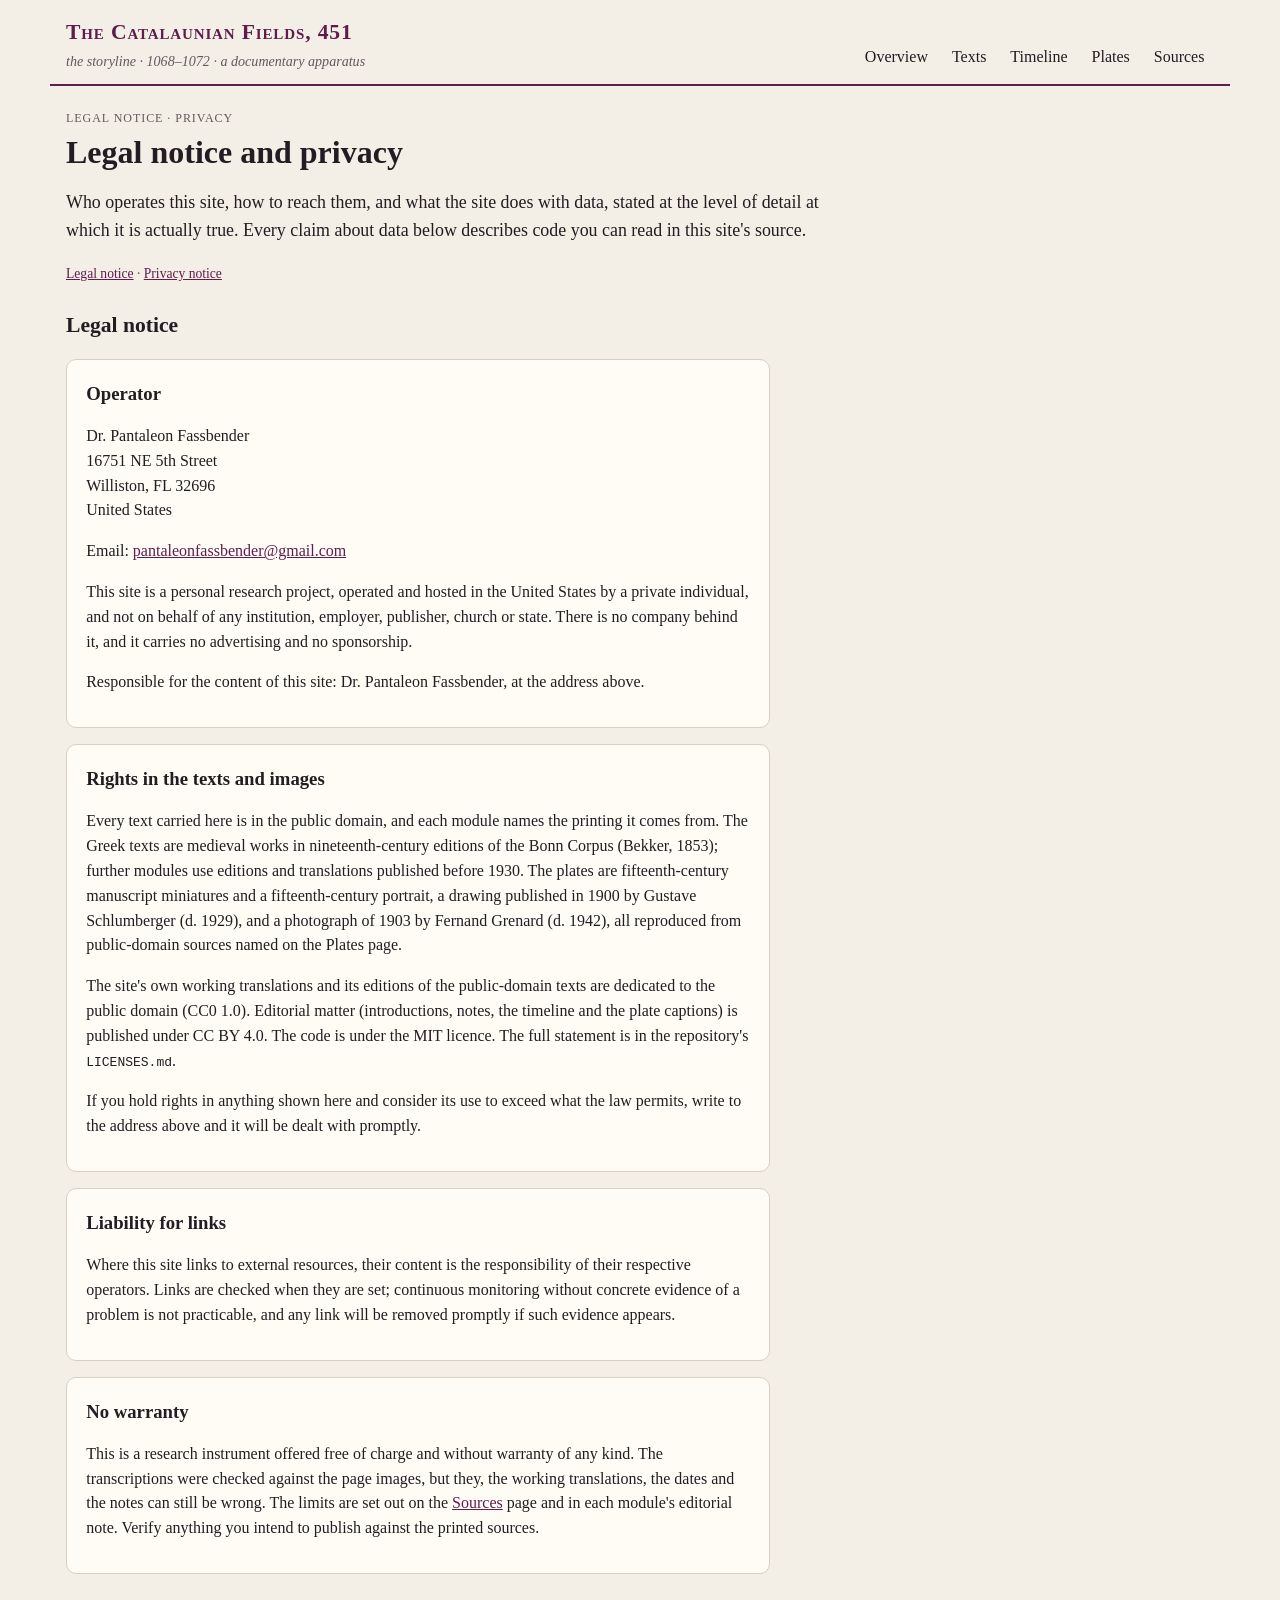
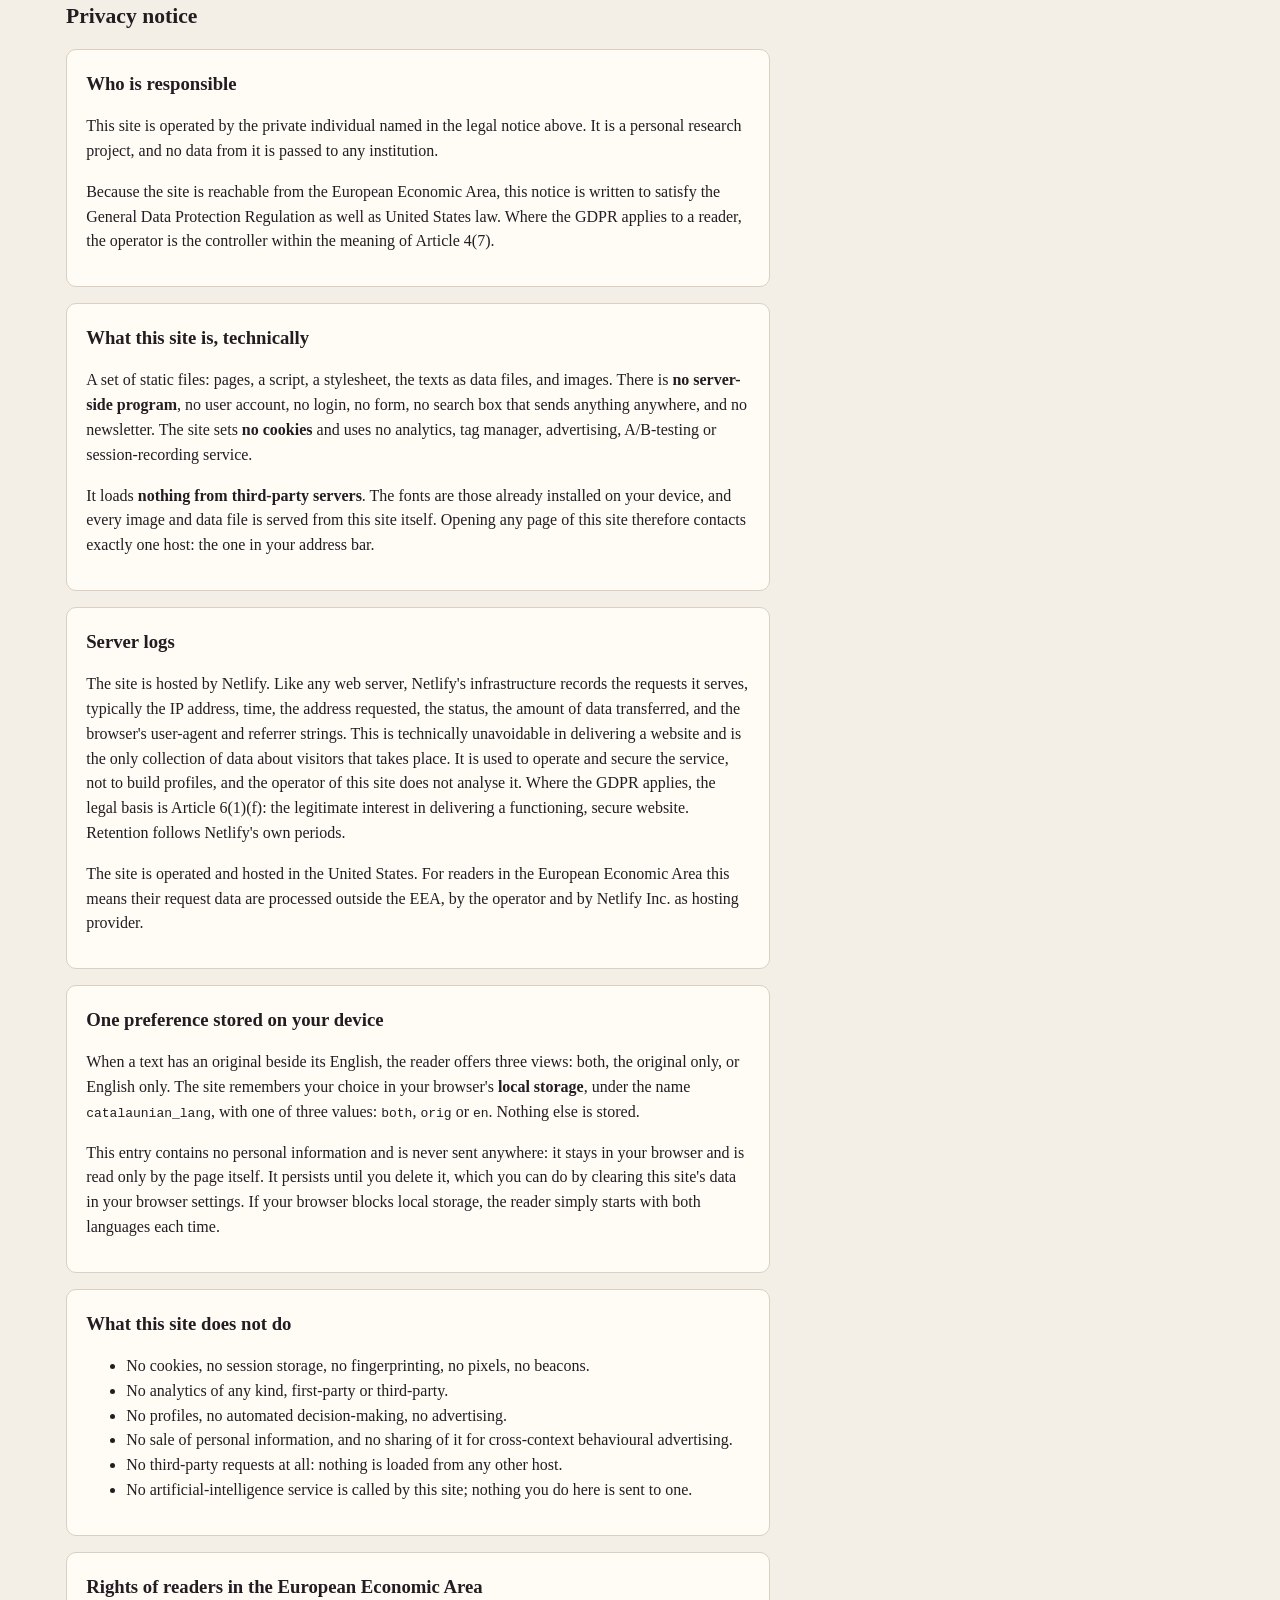
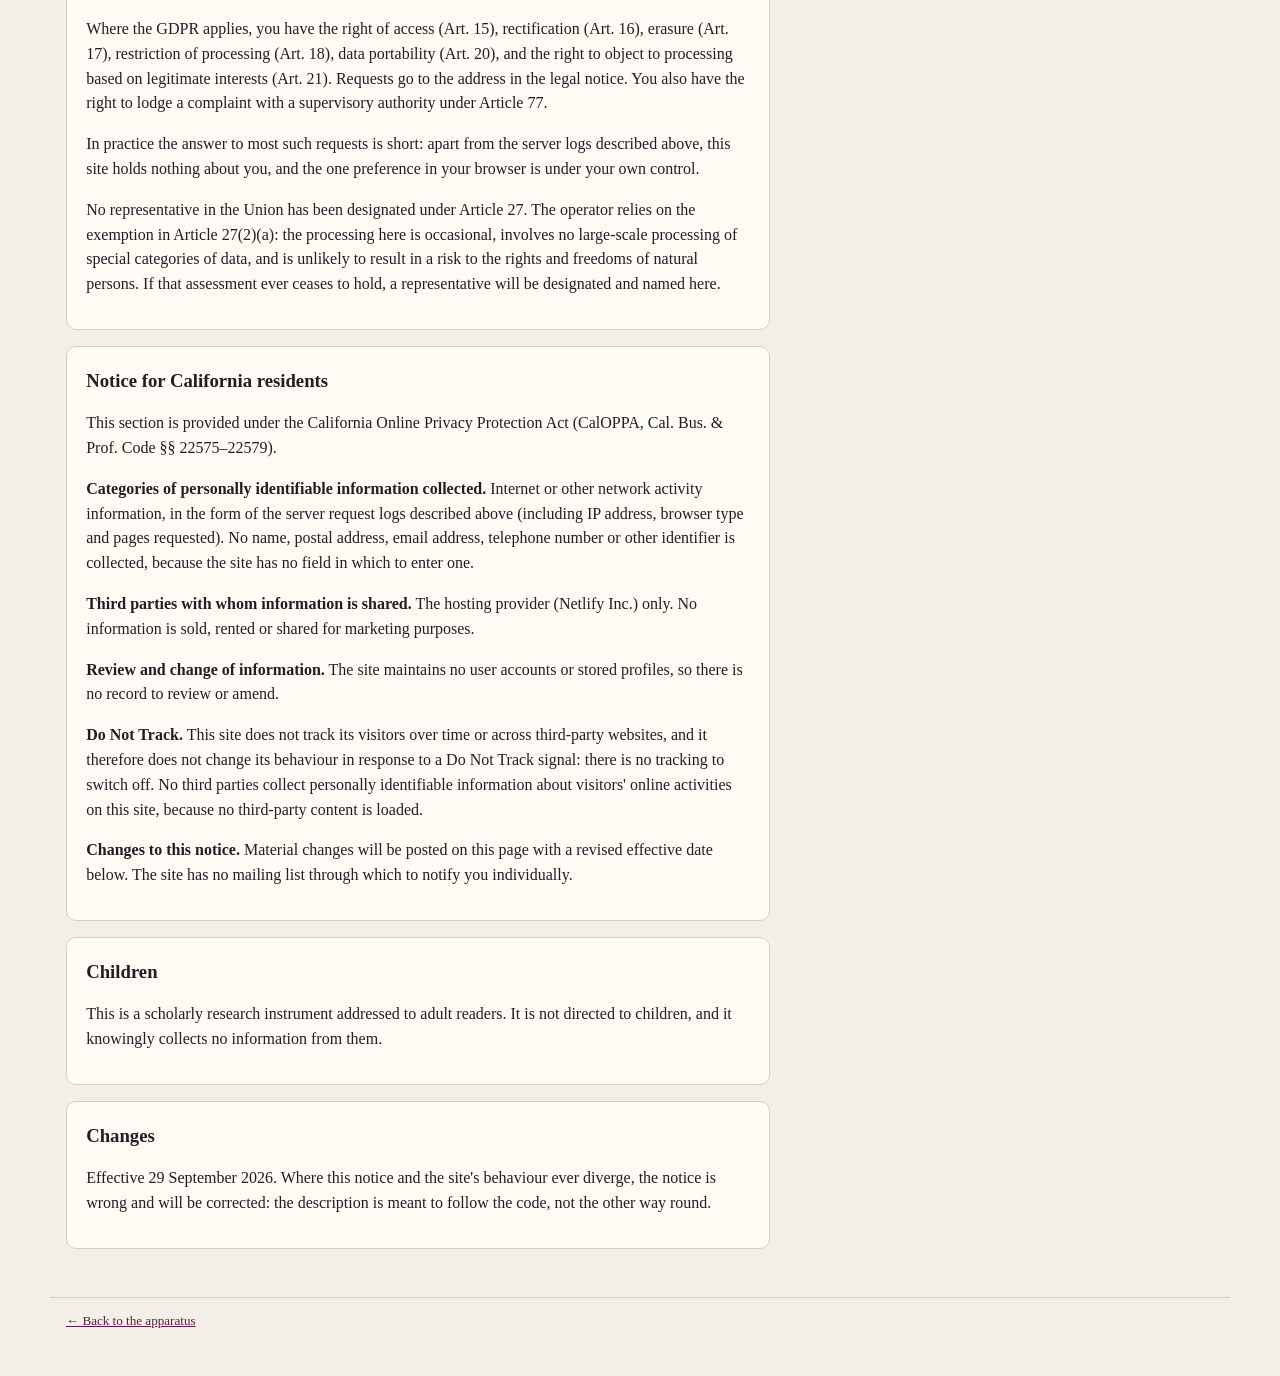
==== legal.html @ 0c2cdddf "Scaffold: The Catalaunian Fields, 451 (from the Manzikert apparatus), five planned modules, timeline" ====
<!doctype html>
<html lang="en">
<head>
<meta charset="utf-8">
<meta name="viewport" content="width=device-width, initial-scale=1">
<title>Legal notice and privacy · The Catalaunian Fields, 451</title>
<meta name="description" content="Who operates this site, how to reach them, and what the site does with data.">
<link rel="stylesheet" href="style.css">
<link rel="icon" type="image/jpeg" href="assets/plates/seal_t.jpg">
</head>
<body>
<header class="top">
  <a class="brand" href="index.html#/">
    <strong>The Catalaunian Fields, 451</strong>
    <em>the storyline · 1068–1072 · a documentary apparatus</em>
  </a>
  <nav>
    <a href="index.html#/">Overview</a>
    <a href="index.html#/texts">Texts</a>
    <a href="index.html#/timeline">Timeline</a>
    <a href="index.html#/plates">Plates</a>
    <a href="index.html#/sources">Sources</a>
  </nav>
</header>
<main>
  <span class="tag">Legal notice · Privacy</span>
  <h1>Legal notice and privacy</h1>
  <p class="lede">Who operates this site, how to reach them, and what the site does with data, stated at the level of detail at which it is actually true. Every claim about data below describes code you can read in this site's source.</p>
  <p class="fine"><a href="#notice">Legal notice</a> · <a href="#privacy">Privacy notice</a></p>

  <h2 id="notice">Legal notice</h2>

  <div class="panel readable"><h3>Operator</h3>
    <p>Dr. Pantaleon Fassbender<br>16751 NE 5th Street<br>Williston, FL 32696<br>United States</p>
    <p>Email: <a href="mailto:pantaleonfassbender@gmail.com">pantaleonfassbender@gmail.com</a></p>
    <p>This site is a personal research project, operated and hosted in the United States by a private individual, and not on behalf of any institution, employer, publisher, church or state. There is no company behind it, and it carries no advertising and no sponsorship.</p>
    <p>Responsible for the content of this site: Dr. Pantaleon Fassbender, at the address above.</p>
  </div>

  <div class="panel readable"><h3>Rights in the texts and images</h3>
    <p>Every text carried here is in the public domain, and each module names the printing it comes from. The Greek texts are medieval works in nineteenth-century editions of the Bonn Corpus (Bekker, 1853); further modules use editions and translations published before 1930. The plates are fifteenth-century manuscript miniatures and a fifteenth-century portrait, a drawing published in 1900 by Gustave Schlumberger (d. 1929), and a photograph of 1903 by Fernand Grenard (d. 1942), all reproduced from public-domain sources named on the Plates page.</p>
    <p>The site's own working translations and its editions of the public-domain texts are dedicated to the public domain (CC0 1.0). Editorial matter (introductions, notes, the timeline and the plate captions) is published under CC BY 4.0. The code is under the MIT licence. The full statement is in the repository's <code>LICENSES.md</code>.</p>
    <p>If you hold rights in anything shown here and consider its use to exceed what the law permits, write to the address above and it will be dealt with promptly.</p>
  </div>

  <div class="panel readable"><h3>Liability for links</h3>
    <p>Where this site links to external resources, their content is the responsibility of their respective operators. Links are checked when they are set; continuous monitoring without concrete evidence of a problem is not practicable, and any link will be removed promptly if such evidence appears.</p>
  </div>

  <div class="panel readable"><h3>No warranty</h3>
    <p>This is a research instrument offered free of charge and without warranty of any kind. The transcriptions were checked against the page images, but they, the working translations, the dates and the notes can still be wrong. The limits are set out on the <a href="index.html#/sources">Sources</a> page and in each module's editorial note. Verify anything you intend to publish against the printed sources.</p>
  </div>

  <h2 id="privacy">Privacy notice</h2>

  <div class="panel readable"><h3>Who is responsible</h3>
    <p>This site is operated by the private individual named in the legal notice above. It is a personal research project, and no data from it is passed to any institution.</p>
    <p>Because the site is reachable from the European Economic Area, this notice is written to satisfy the General Data Protection Regulation as well as United States law. Where the GDPR applies to a reader, the operator is the controller within the meaning of Article 4(7).</p>
  </div>

  <div class="panel readable"><h3>What this site is, technically</h3>
    <p>A set of static files: pages, a script, a stylesheet, the texts as data files, and images. There is <strong>no server-side program</strong>, no user account, no login, no form, no search box that sends anything anywhere, and no newsletter. The site sets <strong>no cookies</strong> and uses no analytics, tag manager, advertising, A/B-testing or session-recording service.</p>
    <p>It loads <strong>nothing from third-party servers</strong>. The fonts are those already installed on your device, and every image and data file is served from this site itself. Opening any page of this site therefore contacts exactly one host: the one in your address bar.</p>
  </div>

  <div class="panel readable"><h3>Server logs</h3>
    <p>The site is hosted by Netlify. Like any web server, Netlify's infrastructure records the requests it serves, typically the IP address, time, the address requested, the status, the amount of data transferred, and the browser's user-agent and referrer strings. This is technically unavoidable in delivering a website and is the only collection of data about visitors that takes place. It is used to operate and secure the service, not to build profiles, and the operator of this site does not analyse it. Where the GDPR applies, the legal basis is Article 6(1)(f): the legitimate interest in delivering a functioning, secure website. Retention follows Netlify's own periods.</p>
    <p>The site is operated and hosted in the United States. For readers in the European Economic Area this means their request data are processed outside the EEA, by the operator and by Netlify Inc. as hosting provider.</p>
  </div>

  <div class="panel readable"><h3>One preference stored on your device</h3>
    <p>When a text has an original beside its English, the reader offers three views: both, the original only, or English only. The site remembers your choice in your browser's <strong>local storage</strong>, under the name <code>catalaunian_lang</code>, with one of three values: <code>both</code>, <code>orig</code> or <code>en</code>. Nothing else is stored.</p>
    <p>This entry contains no personal information and is never sent anywhere: it stays in your browser and is read only by the page itself. It persists until you delete it, which you can do by clearing this site's data in your browser settings. If your browser blocks local storage, the reader simply starts with both languages each time.</p>
  </div>

  <div class="panel readable"><h3>What this site does not do</h3>
    <ul>
      <li>No cookies, no session storage, no fingerprinting, no pixels, no beacons.</li>
      <li>No analytics of any kind, first-party or third-party.</li>
      <li>No profiles, no automated decision-making, no advertising.</li>
      <li>No sale of personal information, and no sharing of it for cross-context behavioural advertising.</li>
      <li>No third-party requests at all: nothing is loaded from any other host.</li>
      <li>No artificial-intelligence service is called by this site; nothing you do here is sent to one.</li>
    </ul>
  </div>

  <div class="panel readable"><h3>Rights of readers in the European Economic Area</h3>
    <p>Where the GDPR applies, you have the right of access (Art. 15), rectification (Art. 16), erasure (Art. 17), restriction of processing (Art. 18), data portability (Art. 20), and the right to object to processing based on legitimate interests (Art. 21). Requests go to the address in the legal notice. You also have the right to lodge a complaint with a supervisory authority under Article 77.</p>
    <p>In practice the answer to most such requests is short: apart from the server logs described above, this site holds nothing about you, and the one preference in your browser is under your own control.</p>
    <p>No representative in the Union has been designated under Article 27. The operator relies on the exemption in Article 27(2)(a): the processing here is occasional, involves no large-scale processing of special categories of data, and is unlikely to result in a risk to the rights and freedoms of natural persons. If that assessment ever ceases to hold, a representative will be designated and named here.</p>
  </div>

  <div class="panel readable"><h3>Notice for California residents</h3>
    <p>This section is provided under the California Online Privacy Protection Act (CalOPPA, Cal. Bus. &amp; Prof. Code §§ 22575–22579).</p>
    <p><strong>Categories of personally identifiable information collected.</strong> Internet or other network activity information, in the form of the server request logs described above (including IP address, browser type and pages requested). No name, postal address, email address, telephone number or other identifier is collected, because the site has no field in which to enter one.</p>
    <p><strong>Third parties with whom information is shared.</strong> The hosting provider (Netlify Inc.) only. No information is sold, rented or shared for marketing purposes.</p>
    <p><strong>Review and change of information.</strong> The site maintains no user accounts or stored profiles, so there is no record to review or amend.</p>
    <p><strong>Do Not Track.</strong> This site does not track its visitors over time or across third-party websites, and it therefore does not change its behaviour in response to a Do Not Track signal: there is no tracking to switch off. No third parties collect personally identifiable information about visitors' online activities on this site, because no third-party content is loaded.</p>
    <p><strong>Changes to this notice.</strong> Material changes will be posted on this page with a revised effective date below. The site has no mailing list through which to notify you individually.</p>
  </div>

  <div class="panel readable"><h3>Children</h3>
    <p>This is a scholarly research instrument addressed to adult readers. It is not directed to children, and it knowingly collects no information from them.</p>
  </div>

  <div class="panel readable"><h3>Changes</h3>
    <p>Effective 29 September 2026. Where this notice and the site's behaviour ever diverge, the notice is wrong and will be corrected: the description is meant to follow the code, not the other way round.</p>
  </div>
</main>
<footer>
  <p><a href="index.html#/">← Back to the apparatus</a></p>
</footer>
</body>
</html>
---- style.css ----
:root{
  --paper:#f4efe6; --panel:#fffcf6; --ink:#231c22; --ink2:#62585f; --line:#dacfc0;
  --red:#5e1d4a; --gold:#8a6d2f; --sea:#2f5d62;
  --rome:#7a1f2b; --goths:#3c5a74; --huns:#8a5a1c; --church:#5a6b3a; --reception:#7a7064;
  --serif:"Iowan Old Style","Palatino Linotype",Palatino,"Book Antiqua",Georgia,serif;
}
*{box-sizing:border-box}
body{margin:0; background:var(--paper); color:var(--ink); font-family:var(--serif); line-height:1.55}
a{color:var(--red)}
.top{display:flex; justify-content:space-between; align-items:flex-end; flex-wrap:wrap; gap:.6rem 1.5rem;
  max-width:1180px; margin:0 auto; padding:1rem 16px .6rem; border-bottom:2px solid var(--red)}
.brand{text-decoration:none; color:inherit}
.brand strong{display:block; font-size:1.35rem; color:var(--red); font-variant:small-caps; letter-spacing:.04em}
.brand em{font-size:.88rem; color:var(--ink2)}
.top nav{display:flex; gap:.3rem; flex-wrap:wrap}
.top nav a{text-decoration:none; color:var(--ink); padding:.25rem .6rem; border-radius:5px}
.top nav a.on{background:var(--red); color:#fff}
main{max-width:1180px; margin:0 auto; padding:1.2rem 16px 2rem}
footer{max-width:1180px; margin:0 auto; padding:0 16px 2rem; font-size:.82rem; color:var(--ink2); border-top:1px solid var(--line)}
h1{font-size:2rem; margin:.2rem 0 .6rem; line-height:1.2}
h2{font-size:1.35rem; margin:1.6rem 0 .5rem}
h3{margin:.2rem 0 .3rem}
.lede{font-size:1.12rem; max-width:48rem}
.fine{font-size:.85rem; color:var(--ink2)}
.tag{font-size:.75rem; letter-spacing:.08em; text-transform:uppercase; color:var(--ink2)}
.panel{background:var(--panel); border:1px solid var(--line); border-radius:10px; padding:1rem 1.2rem; margin:1rem 0}
.readable{max-width:44rem}
.grid{display:grid; gap:1rem}
.g2{grid-template-columns:repeat(auto-fill,minmax(300px,1fr))}
.g4{grid-template-columns:repeat(auto-fill,minmax(210px,1fr))}
.card{background:var(--panel); border:1px solid var(--line); border-radius:10px; padding:.9rem 1rem; text-decoration:none; color:inherit; display:block}
a.card:hover{border-color:var(--red)}
.card.planned{opacity:.72; border-style:dashed}
.side{display:inline-block; font-size:.72rem; padding:0 .45rem; border-radius:99px; color:#fff; letter-spacing:.03em}
.side.rome{background:var(--rome)} .side.goths{background:var(--goths)} .side.huns{background:var(--huns)} .side.church{background:var(--church)}
.side.reception{background:var(--reception)}
.hero{display:grid; grid-template-columns:minmax(0,1.5fr) minmax(0,1fr); gap:1.5rem; align-items:start}
.hero img{width:100%; border-radius:8px; border:1px solid var(--line)}
figure{margin:0}
figcaption{font-size:.85rem; color:var(--ink2); margin-top:.4rem}
.quote{border-left:3px solid var(--red); padding:.2rem 0 .2rem 1rem; margin:1rem 0; font-style:italic}
/* reader */
.toc{display:flex; flex-wrap:wrap; gap:.4rem; margin:.6rem 0 1rem}
.toc a{border:1px solid var(--line); border-radius:6px; padding:.2rem .6rem; text-decoration:none; color:var(--ink); background:var(--panel); font-size:.9rem}
.toc a.on{border-color:var(--red); background:var(--red); color:#fff}
.langbar{display:flex; gap:.3rem; margin:.4rem 0 1rem}
.langbar button{font:inherit; font-size:.85rem; background:var(--panel); border:1px solid var(--line); border-radius:6px; padding:.2rem .7rem; cursor:pointer}
.langbar button.on{background:var(--ink); color:var(--paper); border-color:var(--ink)}
.unit{display:grid; grid-template-columns:4.6rem minmax(0,1fr); gap:.3rem .8rem; padding:.55rem 0; border-bottom:1px dotted var(--line)}
.unit .num{font-size:.78rem; color:var(--ink2); text-align:right; padding-top:.2rem}
.unit .num a{color:inherit; text-decoration:none}
.unit .pg{display:block; font-size:.7rem; line-height:1.25; margin-top:.3rem; color:var(--ink2); opacity:.85}
.unit.hl{background:#efdfe6}
.unit .cols{display:grid; grid-template-columns:1fr 1fr; gap:1.2rem}
.unit .cols.one{grid-template-columns:1fr}
.unit .orig{color:var(--ink2)}
.unit .orig[lang=grc]{font-family:"Gentium Plus","Gentium Book Plus","Palatino Linotype","GFS Didot","Times New Roman",serif; color:var(--ink); font-size:1.02em; line-height:1.6}
.unit.label .text{font-variant:small-caps; letter-spacing:.03em; font-weight:600; color:var(--red)}
.unit h4{margin:0 0 .3rem; font-size:.95rem; color:var(--red)}
.unit .text,.unit .orig{white-space:pre-line}
.unit .orig[dir=rtl]{font-family:"Traditional Arabic","Sakkal Majalla","Noto Naskh Arabic","Geeza Pro",serif; font-size:1.3em; line-height:1.9; color:var(--ink)}
.unit .translit{margin-top:.5rem; font-size:.88em; font-style:italic; color:var(--ink2)}
.note{grid-column:2; font-size:.84rem; color:var(--ink2); border-left:2px solid var(--gold); padding-left:.6rem}
.hinweis{font-size:.9rem}
/* timeline */
.tl{position:relative; margin:1rem 0 0 .6rem; padding-left:1.4rem; border-left:2px solid var(--line)}
.st{position:relative; margin:0 0 1.2rem; display:grid; grid-template-columns:minmax(0,1fr) 140px; gap:1rem; align-items:start}
.st::before{content:""; position:absolute; left:-1.95rem; top:.35rem; width:12px; height:12px; border-radius:50%; background:var(--c,var(--ink)); border:2px solid var(--paper)}
.st .d{font-size:.82rem; color:var(--ink2)}
.st img{width:140px; border-radius:6px; border:1px solid var(--line)}
.st p{margin:.2rem 0}
.legend{display:flex; flex-wrap:wrap; gap:.4rem}
/* plates */
.plate img{width:100%; border-radius:6px; border:1px solid var(--line); background:#fff}
.lightbox{position:fixed; inset:0; background:rgba(20,16,12,.85); display:flex; align-items:center; justify-content:center; padding:16px; z-index:10}
.lightbox img{max-width:100%; max-height:86vh; border-radius:6px}
.lightbox .cap{color:#f5efe2; max-width:44rem; font-size:.9rem; margin-top:.6rem}
.lightbox figure{text-align:center}
/* compare */
.cmp{display:grid; gap:1rem; margin-top:1rem}
.cmp.n2{grid-template-columns:1fr 1fr}
.cmp.n3{grid-template-columns:repeat(3,minmax(0,1fr))}
.cmp.n4{grid-template-columns:1fr 1fr}
.voice{background:var(--panel); border:1px solid var(--line); border-radius:10px; padding:.8rem 1rem}
.vhead{border-bottom:1px solid var(--line); padding-bottom:.5rem; margin-bottom:.5rem}
.vunit{margin:.7rem 0}
.vunit .text{white-space:pre-line}
@media (max-width:760px){
  .cmp.n2,.cmp.n3,.cmp.n4{grid-template-columns:1fr}
  .hero{grid-template-columns:1fr}
  .unit .cols{grid-template-columns:1fr}
  .st{grid-template-columns:1fr}
  .st img{width:110px}
  h1{font-size:1.6rem}
}
@media (prefers-color-scheme: dark){
  :root:not([data-theme="light"]){--paper:#1c171b; --panel:#262026; --ink:#ece4ea; --ink2:#b3a8b0; --line:#43383f; --red:#d59ac2}
  :root:not([data-theme="light"]) .unit.hl{background:#3a2a35}
  :root:not([data-theme="light"]) .top nav a.on, :root:not([data-theme="light"]) .toc a.on{color:#1c171b}
}
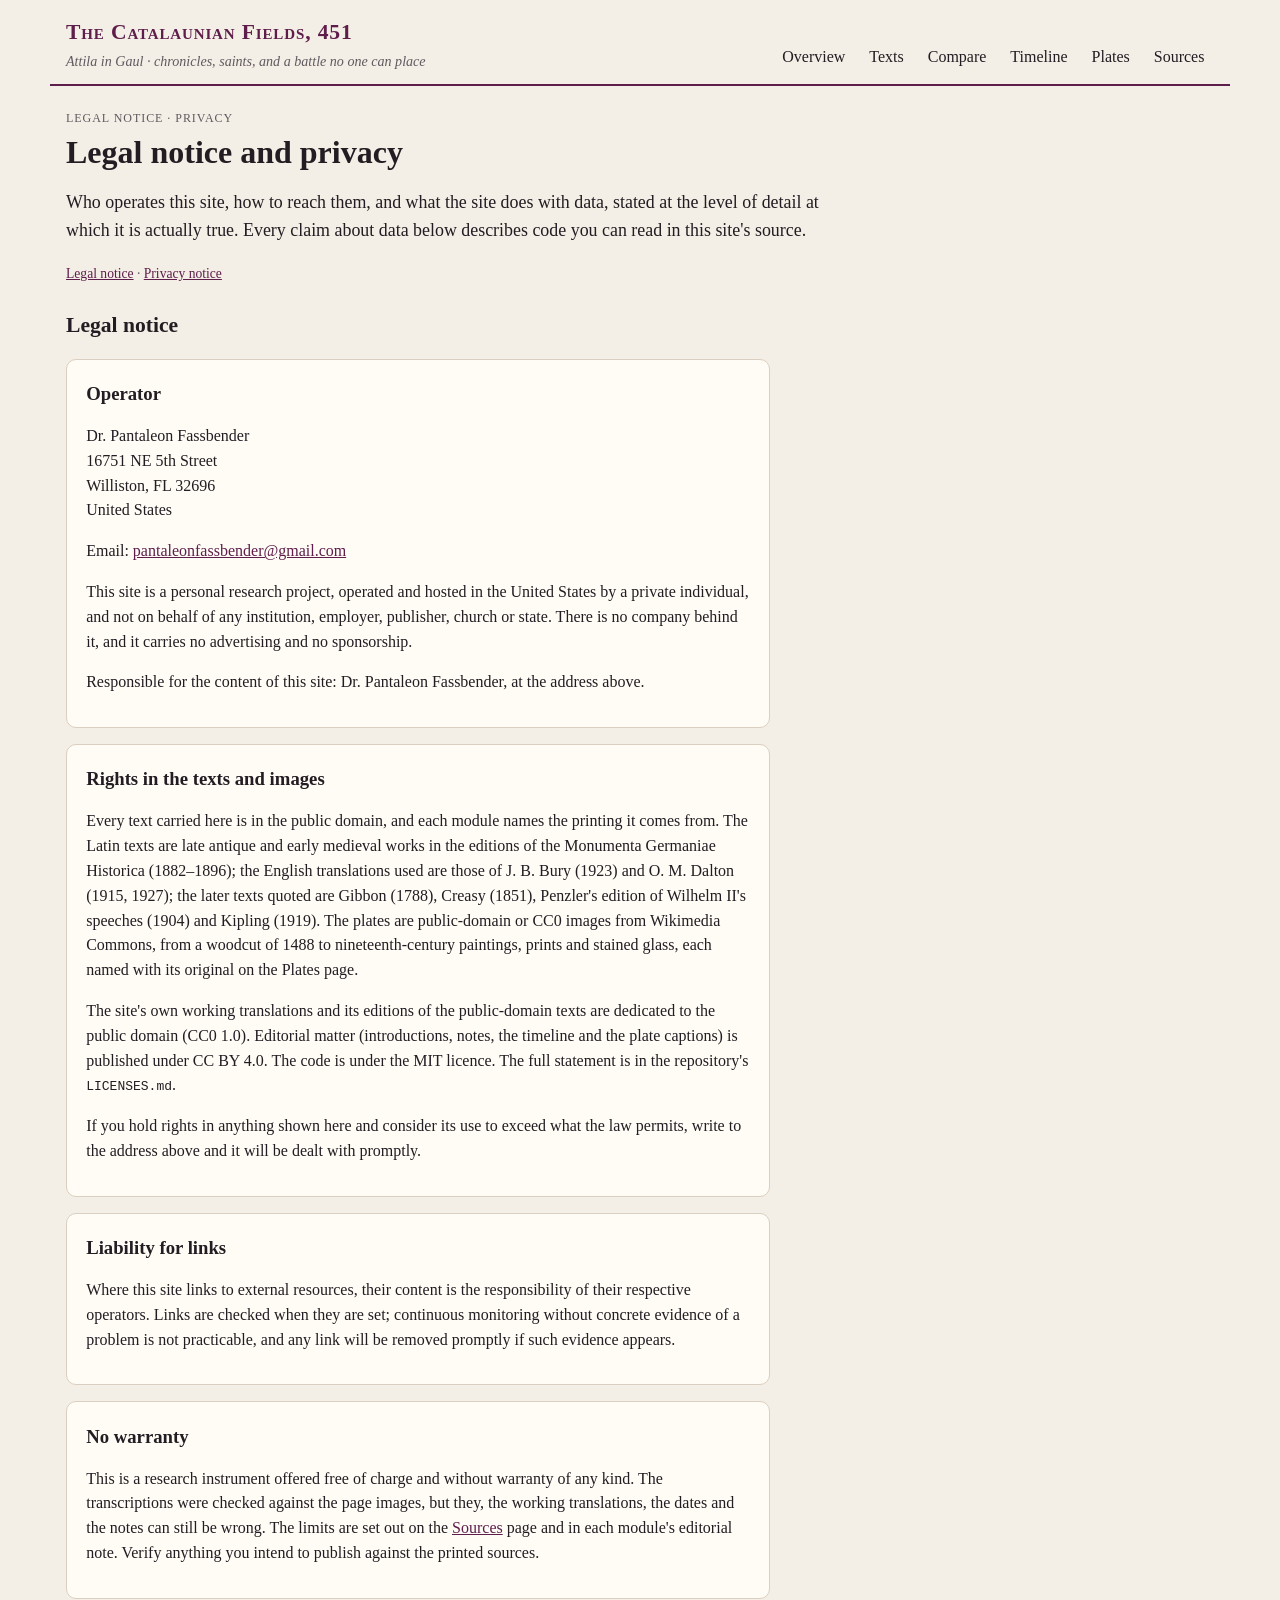
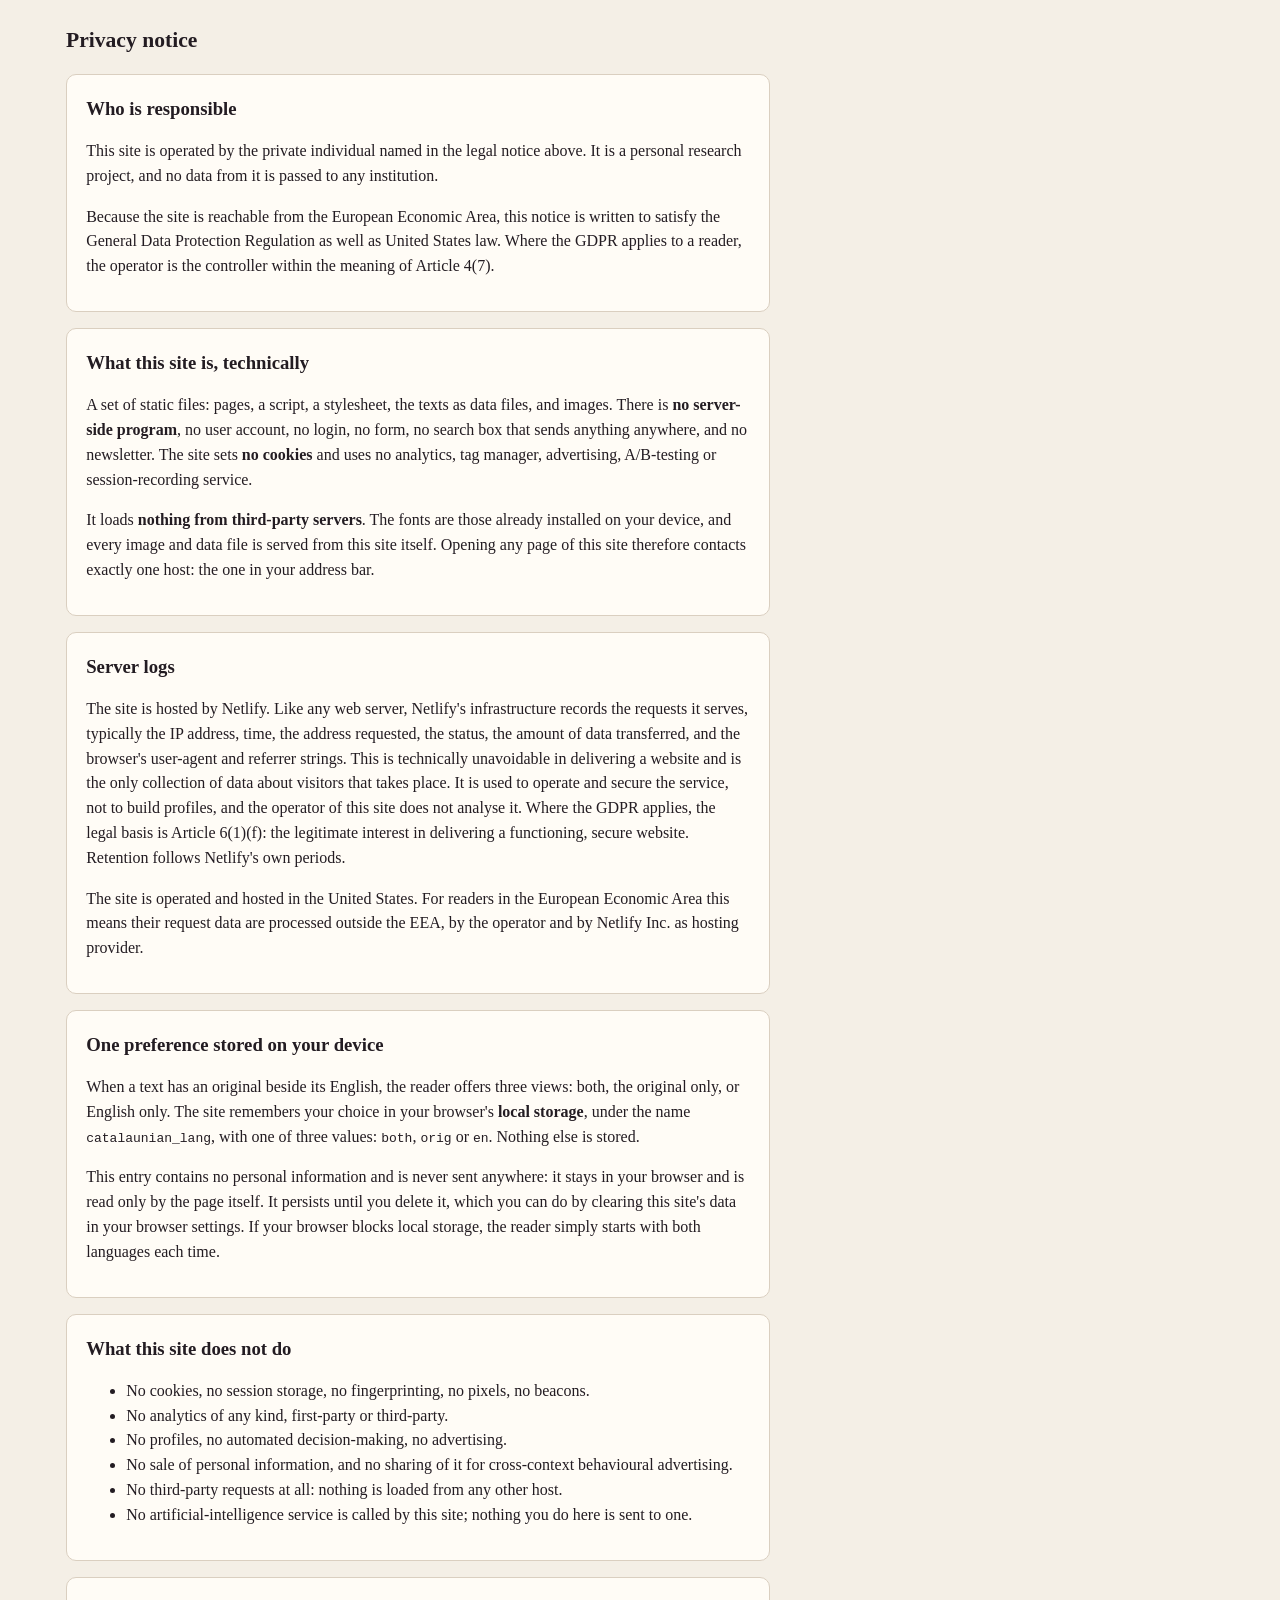
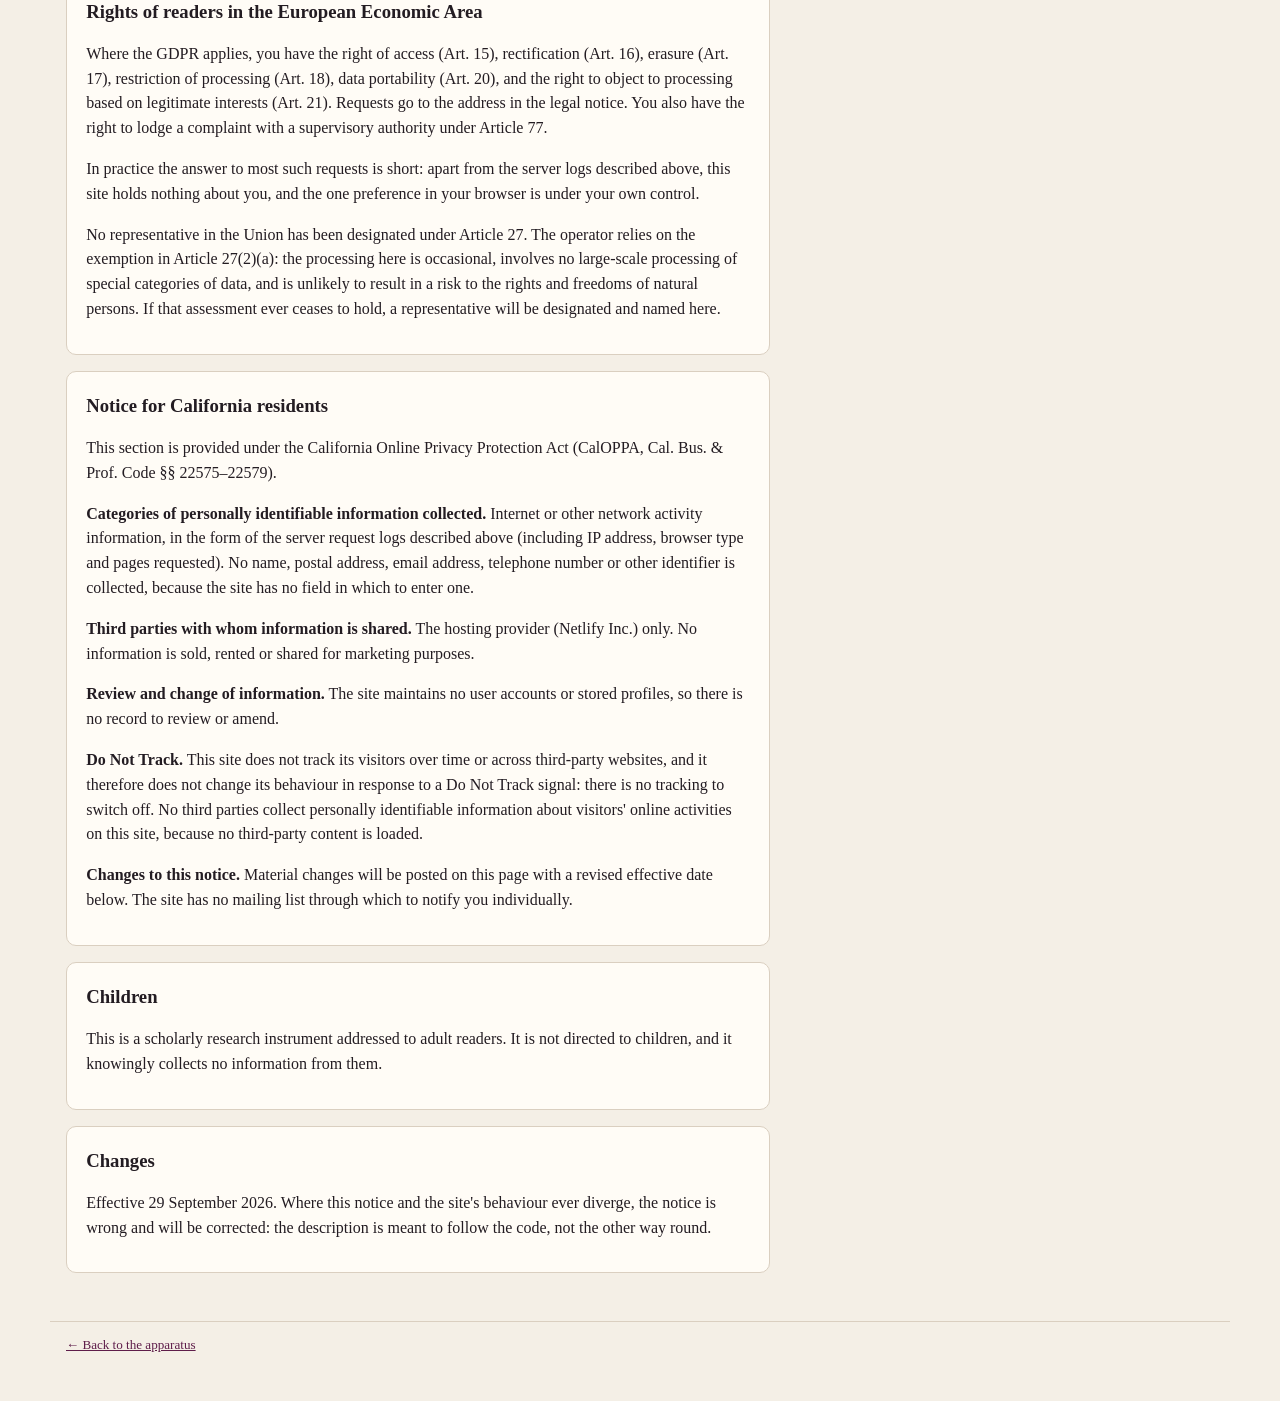
==== commit 3a3e5c1f: "Legal page: remove leftovers of the Manzikert template (subtitle, rights in texts and plates, icon) " ====
--- a/legal.html
+++ b/legal.html
@@ -6,17 +6,18 @@
 <title>Legal notice and privacy · The Catalaunian Fields, 451</title>
 <meta name="description" content="Who operates this site, how to reach them, and what the site does with data.">
 <link rel="stylesheet" href="style.css">
-<link rel="icon" type="image/jpeg" href="assets/plates/seal_t.jpg">
+<link rel="icon" type="image/jpeg" href="assets/plates/thuroczy_t.jpg">
 </head>
 <body>
 <header class="top">
   <a class="brand" href="index.html#/">
     <strong>The Catalaunian Fields, 451</strong>
-    <em>the storyline · 1068–1072 · a documentary apparatus</em>
+    <em>Attila in Gaul · chronicles, saints, and a battle no one can place</em>
   </a>
   <nav>
     <a href="index.html#/">Overview</a>
     <a href="index.html#/texts">Texts</a>
+    <a href="index.html#/compare">Compare</a>
     <a href="index.html#/timeline">Timeline</a>
     <a href="index.html#/plates">Plates</a>
     <a href="index.html#/sources">Sources</a>
@@ -38,7 +39,7 @@
   </div>
 
   <div class="panel readable"><h3>Rights in the texts and images</h3>
-    <p>Every text carried here is in the public domain, and each module names the printing it comes from. The Greek texts are medieval works in nineteenth-century editions of the Bonn Corpus (Bekker, 1853); further modules use editions and translations published before 1930. The plates are fifteenth-century manuscript miniatures and a fifteenth-century portrait, a drawing published in 1900 by Gustave Schlumberger (d. 1929), and a photograph of 1903 by Fernand Grenard (d. 1942), all reproduced from public-domain sources named on the Plates page.</p>
+    <p>Every text carried here is in the public domain, and each module names the printing it comes from. The Latin texts are late antique and early medieval works in the editions of the Monumenta Germaniae Historica (1882–1896); the English translations used are those of J. B. Bury (1923) and O. M. Dalton (1915, 1927); the later texts quoted are Gibbon (1788), Creasy (1851), Penzler's edition of Wilhelm II's speeches (1904) and Kipling (1919). The plates are public-domain or CC0 images from Wikimedia Commons, from a woodcut of 1488 to nineteenth-century paintings, prints and stained glass, each named with its original on the Plates page.</p>
     <p>The site's own working translations and its editions of the public-domain texts are dedicated to the public domain (CC0 1.0). Editorial matter (introductions, notes, the timeline and the plate captions) is published under CC BY 4.0. The code is under the MIT licence. The full statement is in the repository's <code>LICENSES.md</code>.</p>
     <p>If you hold rights in anything shown here and consider its use to exceed what the law permits, write to the address above and it will be dealt with promptly.</p>
   </div>
